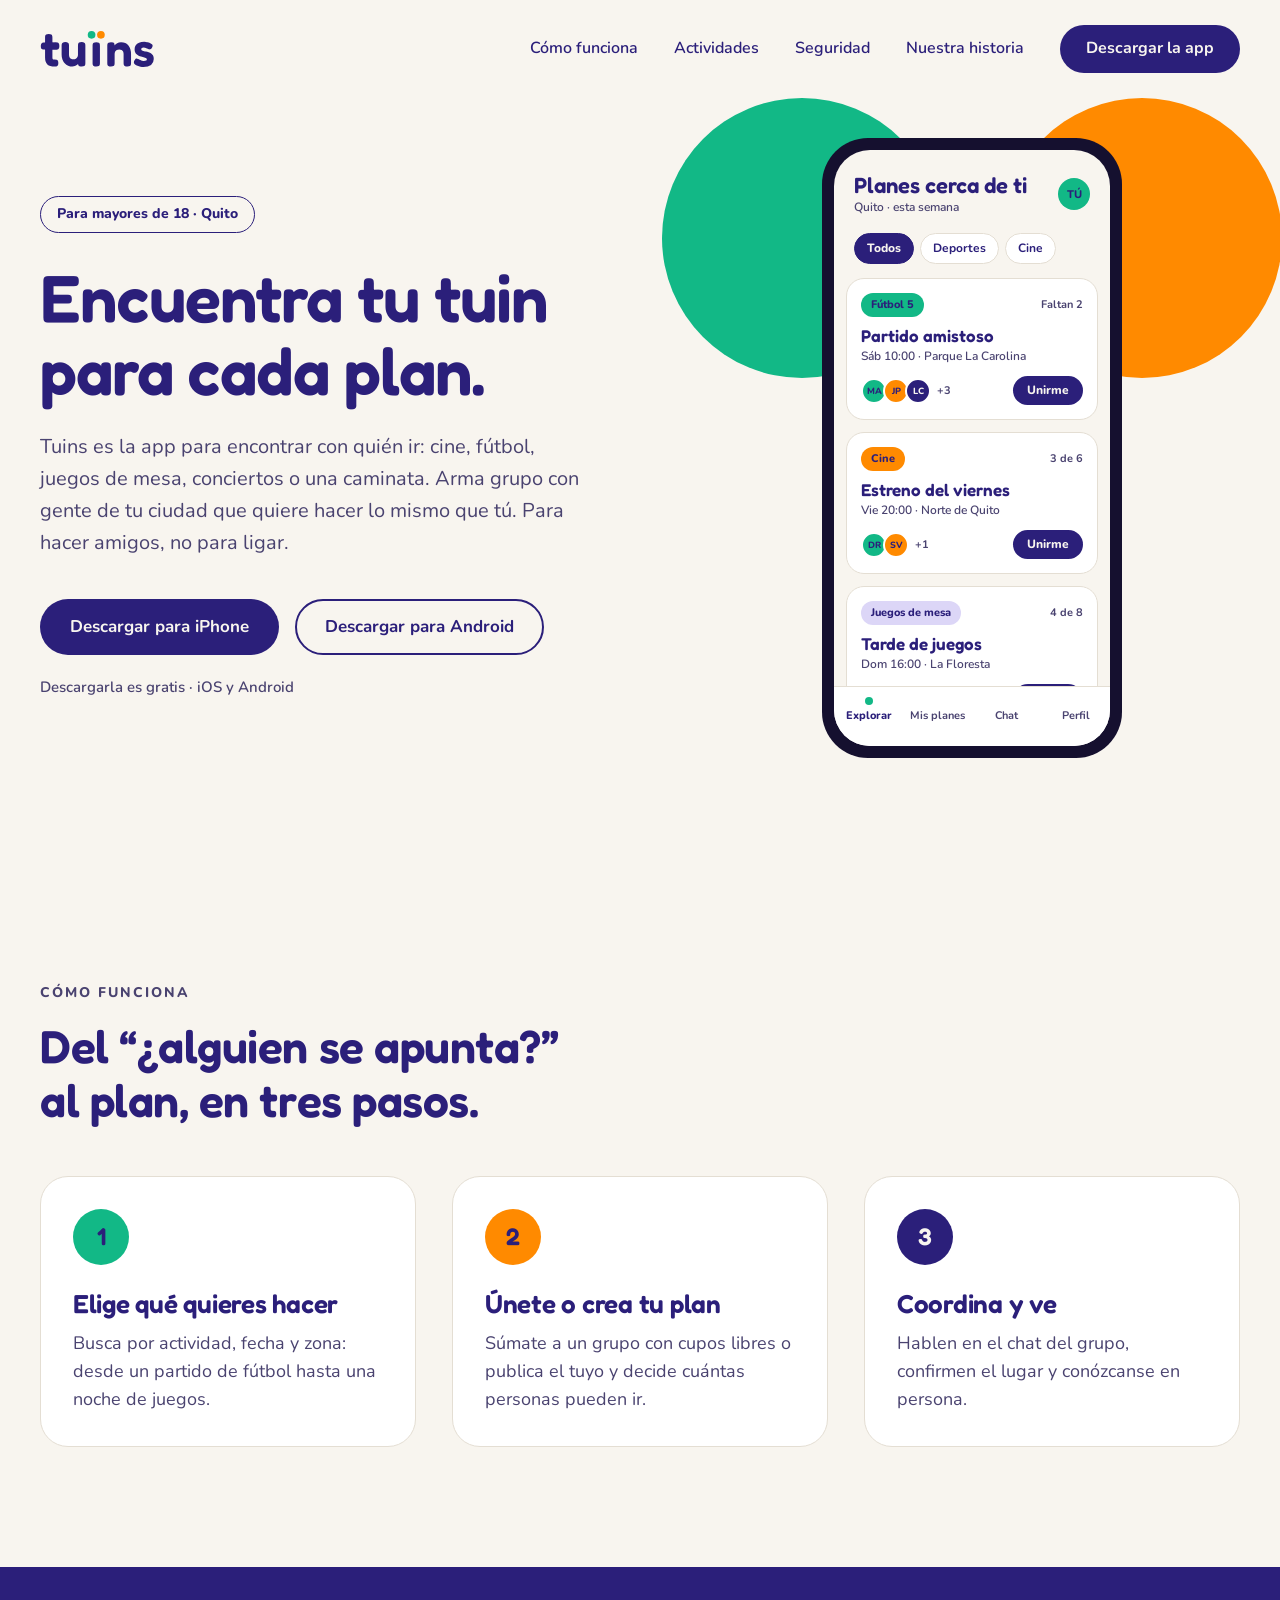
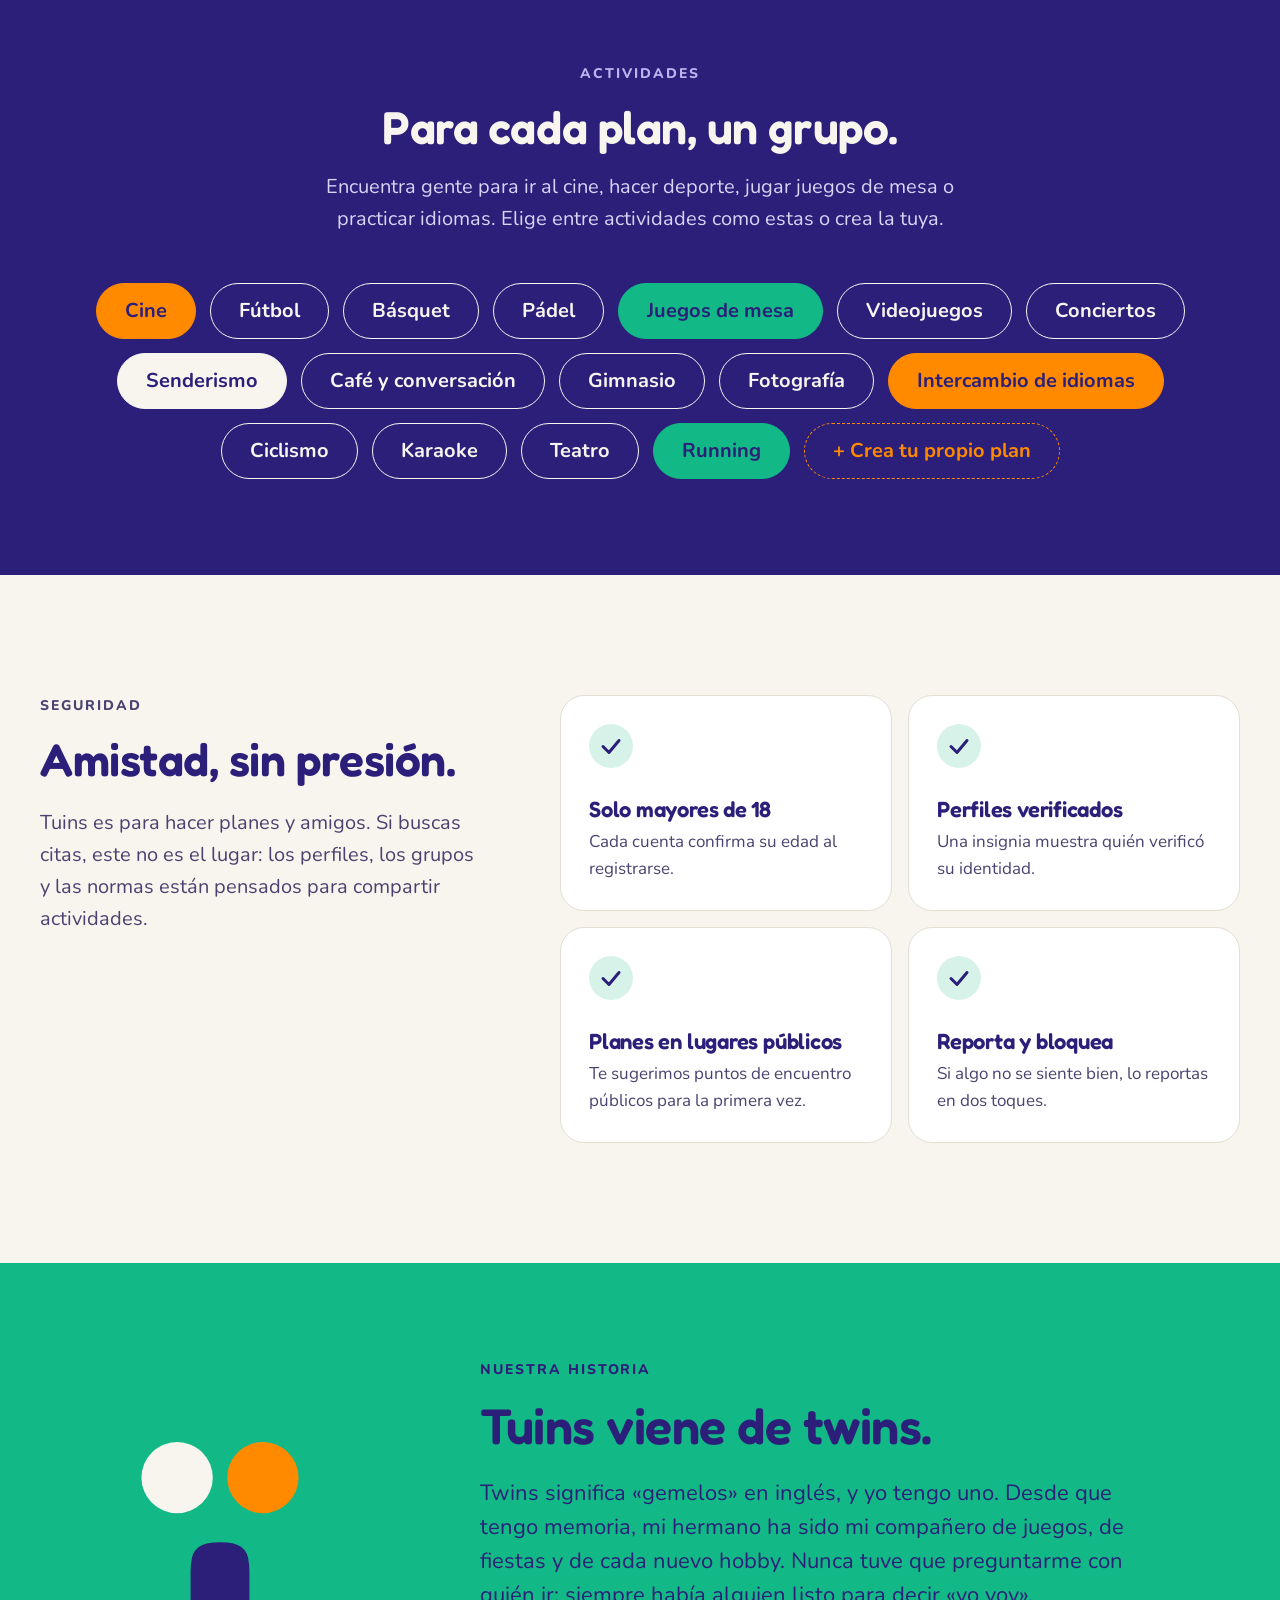
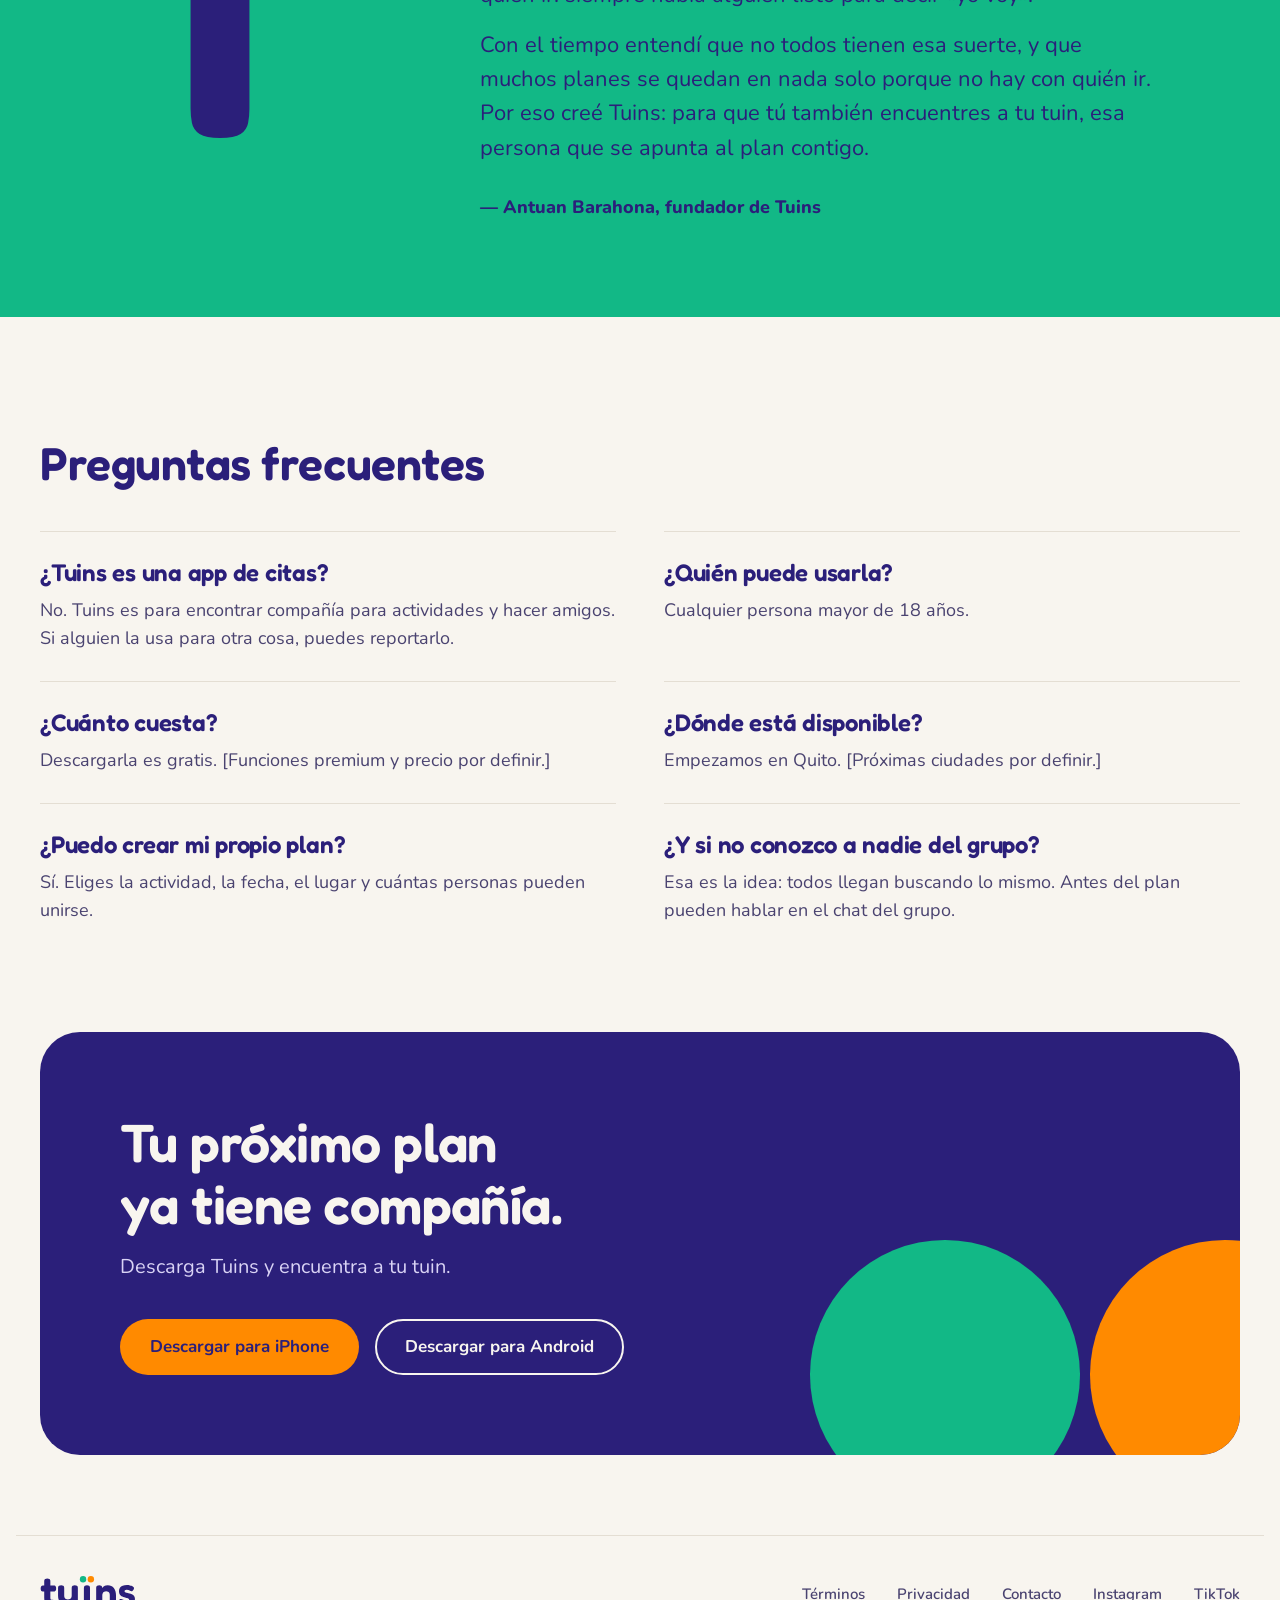
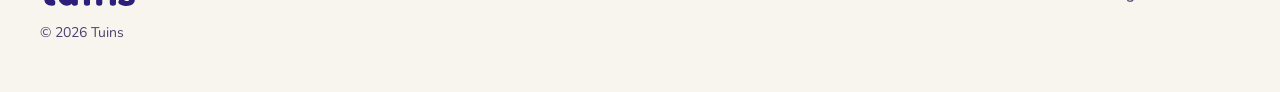
==== index.html @ 784c60ab "feat(landing): agrega landing page estática de tuins Sitio HTML + CSS sin build, con las URLs absolu" ====
<!doctype html>
<html lang="es">
<head>
  <meta charset="utf-8">
  <meta name="viewport" content="width=device-width, initial-scale=1">

  <!-- SEO básico -->
  <title>Tuins: encuentra con quién ir a tus planes en Quito</title>
  <meta name="description" content="Tuins es la app para encontrar con quién ir al cine, al fútbol o a una noche de juegos. Arma grupo con gente de Quito que quiere lo mismo que tú. Solo +18.">
  <!-- Reemplaza https://josueantuanb.github.io/tuins por tu dominio real (aquí, en robots.txt y en sitemap.xml) -->
  <link rel="canonical" href="https://josueantuanb.github.io/tuins/">
  <meta name="robots" content="index, follow, max-image-preview:large">
  <meta name="theme-color" content="#2B1F7A">

  <!-- Open Graph (Facebook, WhatsApp, LinkedIn) -->
  <meta property="og:type" content="website">
  <meta property="og:site_name" content="Tuins">
  <meta property="og:locale" content="es_EC">
  <meta property="og:title" content="Tuins: encuentra tu tuin para cada plan">
  <meta property="og:description" content="La app para encontrar con quién ir al cine, al fútbol o a una noche de juegos en Quito. Para hacer amigos, no para ligar.">
  <meta property="og:url" content="https://josueantuanb.github.io/tuins/">
  <meta property="og:image" content="https://josueantuanb.github.io/tuins/assets/og/tuins-og.jpg">
  <meta property="og:image:width" content="1200">
  <meta property="og:image:height" content="630">
  <meta property="og:image:alt" content="Logo de Tuins con el texto: Encuentra tu tuin para cada plan.">

  <!-- Tarjeta para X / Twitter -->
  <meta name="twitter:card" content="summary_large_image">
  <meta name="twitter:title" content="Tuins: encuentra tu tuin para cada plan">
  <meta name="twitter:description" content="La app para encontrar con quién ir al cine, al fútbol o a una noche de juegos en Quito.">
  <meta name="twitter:image" content="https://josueantuanb.github.io/tuins/assets/og/tuins-og.jpg">
  <meta name="twitter:image:alt" content="Logo de Tuins con el texto: Encuentra tu tuin para cada plan.">

  <!-- Íconos -->
  <link rel="icon" href="favicon.ico" sizes="48x48">
  <link rel="icon" href="assets/icons/favicon.svg" type="image/svg+xml">
  <link rel="apple-touch-icon" href="assets/icons/apple-touch-icon.png">
  <link rel="manifest" href="site.webmanifest">

  <!-- Fuentes propias (sin peticiones a terceros) y estilos -->
  <link rel="preload" href="assets/fonts/fredoka-latin.woff2" as="font" type="font/woff2" crossorigin>
  <link rel="preload" href="assets/fonts/nunito-latin.woff2" as="font" type="font/woff2" crossorigin>
  <link rel="stylesheet" href="css/styles.css">

  <!-- Datos estructurados (schema.org) -->
  <script type="application/ld+json">
  {
    "@context": "https://schema.org",
    "@graph": [
      {
        "@type": "Organization",
        "@id": "https://josueantuanb.github.io/tuins/#organizacion",
        "name": "Tuins",
        "url": "https://josueantuanb.github.io/tuins/",
        "logo": "https://josueantuanb.github.io/tuins/assets/icons/icon-512.png",
        "founder": { "@type": "Person", "name": "Antuan Barahona" }
      },
      {
        "@type": "WebSite",
        "@id": "https://josueantuanb.github.io/tuins/#sitio",
        "url": "https://josueantuanb.github.io/tuins/",
        "name": "Tuins",
        "inLanguage": "es",
        "publisher": { "@id": "https://josueantuanb.github.io/tuins/#organizacion" }
      },
      {
        "@type": "WebPage",
        "@id": "https://josueantuanb.github.io/tuins/#pagina",
        "url": "https://josueantuanb.github.io/tuins/",
        "name": "Tuins: encuentra con quién ir a tus planes en Quito",
        "description": "Tuins es la app para encontrar con quién ir al cine, al fútbol o a una noche de juegos. Arma grupo con gente de Quito que quiere lo mismo que tú. Solo +18.",
        "inLanguage": "es",
        "isPartOf": { "@id": "https://josueantuanb.github.io/tuins/#sitio" },
        "about": { "@id": "https://josueantuanb.github.io/tuins/#app" },
        "primaryImageOfPage": "https://josueantuanb.github.io/tuins/assets/og/tuins-og.jpg"
      },
      {
        "@type": "MobileApplication",
        "@id": "https://josueantuanb.github.io/tuins/#app",
        "name": "Tuins",
        "operatingSystem": "iOS, Android",
        "applicationCategory": "SocialNetworkingApplication",
        "description": "App para encontrar compañía para actividades y hacer amigos. Solo para mayores de 18 años.",
        "offers": { "@type": "Offer", "price": "0", "priceCurrency": "USD" },
        "publisher": { "@id": "https://josueantuanb.github.io/tuins/#organizacion" }
      },
      {
        "@type": "FAQPage",
        "@id": "https://josueantuanb.github.io/tuins/#preguntas",
        "mainEntity": [
          {
            "@type": "Question",
            "name": "¿Tuins es una app de citas?",
            "acceptedAnswer": { "@type": "Answer", "text": "No. Tuins es para encontrar compañía para actividades y hacer amigos. Si alguien la usa para otra cosa, puedes reportarlo." }
          },
          {
            "@type": "Question",
            "name": "¿Quién puede usarla?",
            "acceptedAnswer": { "@type": "Answer", "text": "Cualquier persona mayor de 18 años." }
          },
          {
            "@type": "Question",
            "name": "¿Puedo crear mi propio plan?",
            "acceptedAnswer": { "@type": "Answer", "text": "Sí. Eliges la actividad, la fecha, el lugar y cuántas personas pueden unirse." }
          },
          {
            "@type": "Question",
            "name": "¿Y si no conozco a nadie del grupo?",
            "acceptedAnswer": { "@type": "Answer", "text": "Esa es la idea: todos llegan buscando lo mismo. Antes del plan pueden hablar en el chat del grupo." }
          }
        ]
      }
    ]
  }
  </script>
</head>
<body>
  <a class="saltar" href="#contenido">Saltar al contenido</a>

  <header class="cabecera">
    <div class="contenedor cabecera__fila">
      <a class="cabecera__logo" href="./">
        <img src="assets/img/tuins-logo.svg" width="115" height="36" alt="Tuins, ir al inicio">
      </a>
      <nav class="cabecera__nav" aria-label="Principal">
        <ul>
          <li><a href="#como-funciona">Cómo funciona</a></li>
          <li><a href="#actividades">Actividades</a></li>
          <li><a href="#seguridad">Seguridad</a></li>
          <li><a href="#historia">Nuestra historia</a></li>
        </ul>
      </nav>
      <a class="boton boton--primario boton--chico cabecera__cta" href="#descargar">Descargar la app</a>
    </div>
  </header>

  <main id="contenido">

    <!-- HERO -->
    <section class="hero" aria-labelledby="hero-titulo">
      <div class="contenedor hero__grid">
        <div class="hero__texto">
          <p class="etiqueta">Para mayores de 18 · Quito</p>
          <h1 id="hero-titulo">Encuentra tu tuin para cada plan.</h1>
          <p class="hero__bajada">Tuins es la app para encontrar con quién ir: cine, fútbol, juegos de mesa, conciertos o una caminata. Arma grupo con gente de tu ciudad que quiere hacer lo mismo que tú. Para hacer amigos, no para ligar.</p>
          <div class="botones">
            <!-- TODO: reemplazar # por el enlace real de App Store -->
            <a class="boton boton--primario" href="#">Descargar para iPhone</a>
            <!-- TODO: reemplazar # por el enlace real de Google Play -->
            <a class="boton boton--secundario" href="#">Descargar para Android</a>
          </div>
          <p class="hero__nota">Descargarla es gratis · iOS y Android</p>
        </div>

        <div class="hero__visual">
          <div class="telefono" role="img" aria-label="Pantalla de la app Tuins con planes cercanos: un partido de fútbol 5, un estreno de cine y una tarde de juegos de mesa.">
            <div class="telefono__pantalla">
              <div class="app__cabecera">
                <div>
                  <p class="app__titulo">Planes cerca de ti</p>
                  <p class="app__sub">Quito · esta semana</p>
                </div>
                <span class="app__avatar">TÚ</span>
              </div>
              <div class="app__filtros">
                <span class="filtro filtro--activo">Todos</span>
                <span class="filtro">Deportes</span>
                <span class="filtro">Cine</span>
              </div>

              <div class="plan">
                <div class="plan__fila">
                  <span class="plan__tag plan__tag--menta">Fútbol 5</span>
                  <span class="plan__cupo">Faltan 2</span>
                </div>
                <p class="plan__titulo">Partido amistoso</p>
                <p class="plan__meta">Sáb 10:00 · Parque La Carolina</p>
                <div class="plan__fila">
                  <span class="avatares"><span class="av av--menta">MA</span><span class="av av--mandarina">JP</span><span class="av av--indigo">LC</span><span class="av__mas">+3</span></span>
                  <span class="plan__boton">Unirme</span>
                </div>
              </div>

              <div class="plan">
                <div class="plan__fila">
                  <span class="plan__tag plan__tag--mandarina">Cine</span>
                  <span class="plan__cupo">3 de 6</span>
                </div>
                <p class="plan__titulo">Estreno del viernes</p>
                <p class="plan__meta">Vie 20:00 · Norte de Quito</p>
                <div class="plan__fila">
                  <span class="avatares"><span class="av av--menta">DR</span><span class="av av--mandarina">SV</span><span class="av__mas">+1</span></span>
                  <span class="plan__boton">Unirme</span>
                </div>
              </div>

              <div class="plan">
                <div class="plan__fila">
                  <span class="plan__tag plan__tag--lavanda">Juegos de mesa</span>
                  <span class="plan__cupo">4 de 8</span>
                </div>
                <p class="plan__titulo">Tarde de juegos</p>
                <p class="plan__meta">Dom 16:00 · La Floresta</p>
                <div class="plan__fila">
                  <span class="avatares"><span class="av av--menta">AN</span><span class="av av--mandarina">GM</span><span class="av av--indigo">PT</span><span class="av__mas">+1</span></span>
                  <span class="plan__boton">Unirme</span>
                </div>
              </div>

              <div class="app__barra">
                <span class="activo">Explorar</span>
                <span>Mis planes</span>
                <span>Chat</span>
                <span>Perfil</span>
              </div>
            </div>
          </div>
        </div>
      </div>
    </section>

    <!-- CÓMO FUNCIONA -->
    <section class="seccion" id="como-funciona" aria-labelledby="como-titulo">
      <div class="contenedor">
        <p class="antetitulo">Cómo funciona</p>
        <h2 id="como-titulo">Del “¿alguien se apunta?” al plan, en tres pasos.</h2>
        <ol class="pasos">
          <li class="tarjeta paso">
            <span class="paso__num paso__num--menta" aria-hidden="true">1</span>
            <h3>Elige qué quieres hacer</h3>
            <p>Busca por actividad, fecha y zona: desde un partido de fútbol hasta una noche de juegos.</p>
          </li>
          <li class="tarjeta paso">
            <span class="paso__num paso__num--mandarina" aria-hidden="true">2</span>
            <h3>Únete o crea tu plan</h3>
            <p>Súmate a un grupo con cupos libres o publica el tuyo y decide cuántas personas pueden ir.</p>
          </li>
          <li class="tarjeta paso">
            <span class="paso__num paso__num--indigo" aria-hidden="true">3</span>
            <h3>Coordina y ve</h3>
            <p>Hablen en el chat del grupo, confirmen el lugar y conózcanse en persona.</p>
          </li>
        </ol>
      </div>
    </section>

    <!-- ACTIVIDADES -->
    <section class="banda banda--indigo" id="actividades" aria-labelledby="act-titulo">
      <div class="contenedor centrado">
        <p class="antetitulo antetitulo--claro">Actividades</p>
        <h2 id="act-titulo">Para cada plan, un grupo.</h2>
        <p class="banda__bajada">Encuentra gente para ir al cine, hacer deporte, jugar juegos de mesa o practicar idiomas. Elige entre actividades como estas o crea la tuya.</p>
        <ul class="chips">
          <li class="chip chip--mandarina">Cine</li>
          <li class="chip">Fútbol</li>
          <li class="chip">Básquet</li>
          <li class="chip">Pádel</li>
          <li class="chip chip--menta">Juegos de mesa</li>
          <li class="chip">Videojuegos</li>
          <li class="chip">Conciertos</li>
          <li class="chip chip--hueso">Senderismo</li>
          <li class="chip">Café y conversación</li>
          <li class="chip">Gimnasio</li>
          <li class="chip">Fotografía</li>
          <li class="chip chip--mandarina">Intercambio de idiomas</li>
          <li class="chip">Ciclismo</li>
          <li class="chip">Karaoke</li>
          <li class="chip">Teatro</li>
          <li class="chip chip--menta">Running</li>
          <li class="chip chip--nuevo">+ Crea tu propio plan</li>
        </ul>
      </div>
    </section>

    <!-- SEGURIDAD -->
    <section class="seccion" id="seguridad" aria-labelledby="seg-titulo">
      <div class="contenedor seguridad">
        <div class="seguridad__intro">
          <p class="antetitulo">Seguridad</p>
          <h2 id="seg-titulo">Amistad, sin presión.</h2>
          <p>Tuins es para hacer planes y amigos. Si buscas citas, este no es el lugar: los perfiles, los grupos y las normas están pensados para compartir actividades.</p>
        </div>
        <ul class="garantias">
          <li class="tarjeta garantia">
            <svg viewBox="0 0 44 44" aria-hidden="true" focusable="false"><circle cx="22" cy="22" r="22" fill="#D7F3E9"/><path d="M14 22.5l6 6 10-12" fill="none" stroke="#2B1F7A" stroke-width="3" stroke-linecap="round" stroke-linejoin="round"/></svg>
            <h3>Solo mayores de 18</h3>
            <p>Cada cuenta confirma su edad al registrarse.</p>
          </li>
          <li class="tarjeta garantia">
            <svg viewBox="0 0 44 44" aria-hidden="true" focusable="false"><circle cx="22" cy="22" r="22" fill="#D7F3E9"/><path d="M14 22.5l6 6 10-12" fill="none" stroke="#2B1F7A" stroke-width="3" stroke-linecap="round" stroke-linejoin="round"/></svg>
            <h3>Perfiles verificados</h3>
            <p>Una insignia muestra quién verificó su identidad.</p>
          </li>
          <li class="tarjeta garantia">
            <svg viewBox="0 0 44 44" aria-hidden="true" focusable="false"><circle cx="22" cy="22" r="22" fill="#D7F3E9"/><path d="M14 22.5l6 6 10-12" fill="none" stroke="#2B1F7A" stroke-width="3" stroke-linecap="round" stroke-linejoin="round"/></svg>
            <h3>Planes en lugares públicos</h3>
            <p>Te sugerimos puntos de encuentro públicos para la primera vez.</p>
          </li>
          <li class="tarjeta garantia">
            <svg viewBox="0 0 44 44" aria-hidden="true" focusable="false"><circle cx="22" cy="22" r="22" fill="#D7F3E9"/><path d="M14 22.5l6 6 10-12" fill="none" stroke="#2B1F7A" stroke-width="3" stroke-linecap="round" stroke-linejoin="round"/></svg>
            <h3>Reporta y bloquea</h3>
            <p>Si algo no se siente bien, lo reportas en dos toques.</p>
          </li>
        </ul>
      </div>
    </section>

    <!-- NUESTRA HISTORIA -->
    <section class="banda banda--menta" id="historia" aria-labelledby="hist-titulo">
      <div class="contenedor historia">
        <img class="historia__simbolo" src="assets/img/tuins-simbolo-historia.svg" width="300" height="300" alt="" loading="lazy" decoding="async">
        <div>
          <p class="antetitulo antetitulo--indigo">Nuestra historia</p>
          <h2 id="hist-titulo">Tuins viene de <span lang="en">twins</span>.</h2>
          <blockquote class="historia__cita">
            <p><span lang="en">Twins</span> significa «gemelos» en inglés, y yo tengo uno. Desde que tengo memoria, mi hermano ha sido mi compañero de juegos, de fiestas y de cada nuevo hobby. Nunca tuve que preguntarme con quién ir: siempre había alguien listo para decir «yo voy».</p>
            <p>Con el tiempo entendí que no todos tienen esa suerte, y que muchos planes se quedan en nada solo porque no hay con quién ir. Por eso creé Tuins: para que tú también encuentres a tu tuin, esa persona que se apunta al plan contigo.</p>
          </blockquote>
          <p class="historia__firma">— Antuan Barahona, fundador de Tuins</p>
        </div>
      </div>
    </section>

    <!-- PREGUNTAS FRECUENTES -->
    <section class="seccion seccion--faq" id="preguntas" aria-labelledby="faq-titulo">
      <div class="contenedor">
        <h2 id="faq-titulo">Preguntas frecuentes</h2>
        <div class="faq">
          <div class="faq__item">
            <h3>¿Tuins es una app de citas?</h3>
            <p>No. Tuins es para encontrar compañía para actividades y hacer amigos. Si alguien la usa para otra cosa, puedes reportarlo.</p>
          </div>
          <div class="faq__item">
            <h3>¿Quién puede usarla?</h3>
            <p>Cualquier persona mayor de 18 años.</p>
          </div>
          <div class="faq__item">
            <h3>¿Cuánto cuesta?</h3>
            <!-- TODO: completar el modelo de precios -->
            <p>Descargarla es gratis. [Funciones premium y precio por definir.]</p>
          </div>
          <div class="faq__item">
            <h3>¿Dónde está disponible?</h3>
            <!-- TODO: completar las próximas ciudades -->
            <p>Empezamos en Quito. [Próximas ciudades por definir.]</p>
          </div>
          <div class="faq__item">
            <h3>¿Puedo crear mi propio plan?</h3>
            <p>Sí. Eliges la actividad, la fecha, el lugar y cuántas personas pueden unirse.</p>
          </div>
          <div class="faq__item">
            <h3>¿Y si no conozco a nadie del grupo?</h3>
            <p>Esa es la idea: todos llegan buscando lo mismo. Antes del plan pueden hablar en el chat del grupo.</p>
          </div>
        </div>
      </div>
    </section>

    <!-- LLAMADO FINAL -->
    <section class="cta" id="descargar" aria-labelledby="cta-titulo">
      <div class="contenedor">
        <div class="cta__tarjeta">
          <h2 id="cta-titulo">Tu próximo plan ya tiene compañía.</h2>
          <p>Descarga Tuins y encuentra a tu tuin.</p>
          <div class="botones">
            <!-- TODO: reemplazar # por los enlaces reales de las tiendas -->
            <a class="boton boton--acento" href="#">Descargar para iPhone</a>
            <a class="boton boton--claro" href="#">Descargar para Android</a>
          </div>
        </div>
      </div>
    </section>

  </main>

  <footer class="pie">
    <div class="contenedor pie__fila">
      <div>
        <img src="assets/img/tuins-logo.svg" width="96" height="30" alt="Tuins" loading="lazy" decoding="async">
        <p class="pie__copy">© 2026 Tuins</p>
      </div>
      <nav aria-label="Pie de página">
        <!-- TODO: reemplazar # por las páginas y perfiles reales -->
        <ul>
          <li><a href="#">Términos</a></li>
          <li><a href="#">Privacidad</a></li>
          <li><a href="#">Contacto</a></li>
          <li><a href="#">Instagram</a></li>
          <li><a href="#">TikTok</a></li>
        </ul>
      </nav>
    </div>
  </footer>
</body>
</html>
---- css/styles.css ----
/* =========================================================
   Tuins — landing page
   Paleta y tipografía de la Ruta 3 (Diéresis) v2
   ========================================================= */

@font-face {
  font-family: "Fredoka";
  src: url("../assets/fonts/fredoka-latin.woff2") format("woff2");
  font-weight: 500 600;
  font-style: normal;
  font-display: swap;
}

@font-face {
  font-family: "Nunito";
  src: url("../assets/fonts/nunito-latin.woff2") format("woff2");
  font-weight: 400 800;
  font-style: normal;
  font-display: swap;
}

:root {
  --indigo: #2B1F7A;
  --indigo-hover: #3A2C99;
  --menta: #12B886;
  --mandarina: #FF8A00;
  --mandarina-hover: #FF9B26;
  --hueso: #F8F5EF;
  --blanco: #FFFFFF;
  --texto-suave: #4A4370;
  --linea: #E4DED3;
  --oscuro: #15102F;
  --lavanda: #DCD6F7;
  --lavanda-texto: #D9D3F5;
  --lavanda-suave: #BDB3F0;

  --f-titulo: "Fredoka", "Nunito", ui-rounded, system-ui, sans-serif;
  --f-texto: "Nunito", system-ui, -apple-system, "Segoe UI", Roboto, sans-serif;

  --radio-pill: 999px;
  --contenedor: 1200px;
}

/* ---------- Base ---------- */
*,
*::before,
*::after { box-sizing: border-box; }

html {
  scroll-behavior: smooth;
  -webkit-text-size-adjust: 100%;
}

@media (prefers-reduced-motion: reduce) {
  html { scroll-behavior: auto; }
  *, *::before, *::after { transition: none !important; }
}

body {
  margin: 0;
  background: var(--hueso);
  color: var(--indigo);
  font-family: var(--f-texto);
  font-size: 1.125rem;
  line-height: 1.6;
  -webkit-font-smoothing: antialiased;
}

img { display: block; max-width: 100%; height: auto; }

h1, h2, h3 {
  margin: 0;
  font-family: var(--f-titulo);
  font-weight: 600;
  line-height: 1.12;
  letter-spacing: -0.01em;
  text-wrap: balance;
}

p { margin: 0; }
a { color: inherit; }

:focus-visible {
  outline: 3px solid var(--mandarina);
  outline-offset: 3px;
  border-radius: 8px;
}

section[id] { scroll-margin-top: 24px; }

.saltar {
  position: absolute;
  left: 16px;
  top: -80px;
  z-index: 10;
  padding: 12px 18px;
  border-radius: 12px;
  background: var(--indigo);
  color: var(--hueso);
  font-weight: 700;
  text-decoration: none;
}
.saltar:focus { top: 16px; }

.contenedor {
  width: 100%;
  max-width: calc(var(--contenedor) + 48px);
  margin-inline: auto;
  padding-inline: 24px;
}

.centrado { text-align: center; }
.centrado h2 { margin-inline: auto; }

/* ---------- Botones ---------- */
.botones {
  display: flex;
  flex-wrap: wrap;
  gap: 16px;
}

.boton {
  display: inline-flex;
  align-items: center;
  justify-content: center;
  min-height: 56px;
  padding: 0 28px;
  border: 2px solid transparent;
  border-radius: var(--radio-pill);
  font-weight: 700;
  font-size: 1.0625rem;
  text-decoration: none;
  white-space: nowrap;
  transition: transform 0.15s ease, background-color 0.15s ease;
}
.boton:hover { transform: translateY(-1px); }

.boton--primario { background: var(--indigo); color: var(--hueso); }
.boton--primario:hover { background: var(--indigo-hover); }

.boton--secundario { border-color: var(--indigo); color: var(--indigo); }
.boton--secundario:hover { background: rgba(43, 31, 122, 0.06); }

.boton--acento { background: var(--mandarina); color: var(--indigo); }
.boton--acento:hover { background: var(--mandarina-hover); }

.boton--claro { border-color: var(--hueso); color: var(--hueso); }
.boton--claro:hover { background: rgba(248, 245, 239, 0.1); }

.boton--chico { min-height: 48px; padding: 0 24px; font-size: 1rem; }

/* ---------- Cabecera ---------- */
.cabecera { padding-block: 24px; }

.cabecera__fila {
  display: flex;
  align-items: center;
  gap: 36px;
}

.cabecera__logo { margin-right: auto; border-radius: 8px; }

.cabecera__nav ul {
  display: flex;
  gap: 36px;
  margin: 0;
  padding: 0;
  list-style: none;
}

.cabecera__nav a {
  display: inline-block;
  padding-block: 12px;
  font-size: 1rem;
  font-weight: 600;
  text-decoration: none;
}
.cabecera__nav a:hover {
  text-decoration: underline;
  text-decoration-thickness: 2px;
  text-underline-offset: 6px;
}

/* ---------- Hero ---------- */
.hero {
  padding-block: 40px 104px;
  overflow: hidden;
}

.hero__grid {
  display: grid;
  grid-template-columns: minmax(0, 1.15fr) minmax(0, 1fr);
  gap: 48px;
  align-items: center;
}

.etiqueta {
  display: inline-block;
  margin-bottom: 28px;
  padding: 6px 16px;
  border: 1.5px solid var(--indigo);
  border-radius: var(--radio-pill);
  font-size: 0.875rem;
  font-weight: 800;
}

.hero h1 {
  max-width: 9.5em;
  font-size: clamp(2.75rem, 5.2vw, 4.5rem);
  line-height: 1.1;
  letter-spacing: -0.015em;
}

.hero__bajada {
  max-width: 34rem;
  margin-top: 24px;
  color: var(--texto-suave);
  font-size: 1.25rem;
  line-height: 1.6;
}

.hero .botones { margin-top: 40px; }

.hero__nota {
  margin-top: 20px;
  color: var(--texto-suave);
  font-size: 0.9375rem;
  font-weight: 600;
}

/* Los dos puntos de la marca detrás del teléfono */
.hero__visual {
  position: relative;
  display: flex;
  justify-content: center;
}
.hero__visual::before,
.hero__visual::after {
  content: "";
  position: absolute;
  top: -40px;
  left: 50%;
  width: 280px;
  height: 280px;
  border-radius: 50%;
}
.hero__visual::before { background: var(--menta); transform: translateX(calc(-50% - 170px)); }
.hero__visual::after { background: var(--mandarina); transform: translateX(calc(-50% + 170px)); }

/* Mockup del teléfono */
.telefono {
  position: relative;
  z-index: 1;
  width: 300px;
  height: 620px;
  padding: 12px;
  border-radius: 46px;
  background: var(--oscuro);
}

.telefono__pantalla {
  position: relative;
  height: 100%;
  padding: 22px 12px 0;
  overflow: hidden;
  border-radius: 36px;
  background: var(--hueso);
}

.app__cabecera {
  display: flex;
  align-items: center;
  justify-content: space-between;
  padding-inline: 8px;
}

.app__titulo {
  font-family: var(--f-titulo);
  font-size: 22px;
  font-weight: 600;
  line-height: 1.2;
}

.app__sub {
  color: var(--texto-suave);
  font-size: 12px;
  font-weight: 600;
}

.app__avatar {
  display: grid;
  place-items: center;
  width: 32px;
  height: 32px;
  border-radius: 50%;
  background: var(--menta);
  font-size: 11px;
  font-weight: 800;
}

.app__filtros {
  display: flex;
  gap: 6px;
  margin: 16px 8px 14px;
}

.filtro {
  padding: 5px 12px;
  border: 1px solid var(--linea);
  border-radius: var(--radio-pill);
  background: var(--blanco);
  font-size: 12px;
  font-weight: 700;
}
.filtro--activo {
  border-color: var(--indigo);
  background: var(--indigo);
  color: var(--hueso);
  font-weight: 800;
}

.plan {
  margin-bottom: 12px;
  padding: 14px;
  border: 1px solid var(--linea);
  border-radius: 18px;
  background: var(--blanco);
}

.plan__fila {
  display: flex;
  align-items: center;
  justify-content: space-between;
}

.plan__tag {
  padding: 3px 10px;
  border-radius: var(--radio-pill);
  font-size: 11px;
  font-weight: 800;
}
.plan__tag--menta { background: var(--menta); }
.plan__tag--mandarina { background: var(--mandarina); }
.plan__tag--lavanda { background: var(--lavanda); }

.plan__cupo {
  color: var(--texto-suave);
  font-size: 11px;
  font-weight: 700;
}

.plan__titulo {
  margin-top: 8px;
  font-family: var(--f-titulo);
  font-size: 17px;
  font-weight: 600;
  line-height: 1.3;
}

.plan__meta {
  margin-bottom: 10px;
  color: var(--texto-suave);
  font-size: 12px;
  font-weight: 600;
}

.avatares { display: flex; align-items: center; }

.av {
  display: grid;
  place-items: center;
  width: 26px;
  height: 26px;
  margin-right: -4px;
  border: 2px solid var(--blanco);
  border-radius: 50%;
  font-size: 9px;
  font-weight: 800;
}
.av--menta { background: var(--menta); }
.av--mandarina { background: var(--mandarina); }
.av--indigo { background: var(--indigo); color: var(--hueso); }

.av__mas {
  margin-left: 10px;
  color: var(--texto-suave);
  font-size: 11px;
  font-weight: 700;
}

.plan__boton {
  padding: 5px 14px;
  border-radius: var(--radio-pill);
  background: var(--indigo);
  color: var(--hueso);
  font-size: 12px;
  font-weight: 800;
}

.app__barra {
  position: absolute;
  right: 0;
  bottom: 0;
  left: 0;
  display: grid;
  grid-template-columns: repeat(4, minmax(0, 1fr));
  align-items: center;
  height: 60px;
  border-top: 1px solid var(--linea);
  background: var(--blanco);
  color: var(--texto-suave);
  font-size: 11px;
  font-weight: 700;
  text-align: center;
}
.app__barra .activo {
  position: relative;
  color: var(--indigo);
  font-weight: 800;
}
.app__barra .activo::before {
  content: "";
  position: absolute;
  top: -10px;
  left: 50%;
  width: 8px;
  height: 8px;
  border-radius: 50%;
  background: var(--menta);
  transform: translateX(-50%);
}

/* ---------- Secciones ---------- */
.seccion { padding-block: 120px; }

.antetitulo {
  margin-bottom: 16px;
  color: var(--texto-suave);
  font-size: 0.875rem;
  font-weight: 800;
  letter-spacing: 0.14em;
  text-transform: uppercase;
}
.antetitulo--claro { color: var(--lavanda-suave); }
.antetitulo--indigo { color: var(--indigo); }

.seccion h2,
.banda h2 {
  max-width: 16em;
  font-size: clamp(2.125rem, 3.6vw, 3rem);
  line-height: 1.17;
}

.tarjeta {
  padding: 32px;
  border: 1px solid var(--linea);
  border-radius: 28px;
  background: var(--blanco);
}

/* Cómo funciona */
.pasos {
  display: grid;
  grid-template-columns: repeat(auto-fit, minmax(min(300px, 100%), 1fr));
  gap: 36px;
  margin: 48px 0 0;
  padding: 0;
  list-style: none;
}

.paso__num {
  display: grid;
  place-items: center;
  width: 56px;
  height: 56px;
  margin-bottom: 24px;
  border-radius: 50%;
  font-family: var(--f-titulo);
  font-size: 1.5rem;
  font-weight: 600;
}
.paso__num--menta { background: var(--menta); }
.paso__num--mandarina { background: var(--mandarina); }
.paso__num--indigo { background: var(--indigo); color: var(--hueso); }

.paso h3 { margin-bottom: 12px; font-size: 1.625rem; }
.paso p { color: var(--texto-suave); line-height: 1.55; }

/* Bandas de color */
.banda { padding-block: 96px; }
.banda--indigo { background: var(--indigo); color: var(--hueso); }
.banda--menta { background: var(--menta); color: var(--indigo); }

.banda__bajada {
  max-width: 40rem;
  margin: 16px auto 0;
  color: var(--lavanda-texto);
  font-size: 1.25rem;
}

/* Actividades */
.chips {
  display: flex;
  flex-wrap: wrap;
  justify-content: center;
  gap: 14px;
  max-width: 1100px;
  margin: 48px auto 0;
  padding: 0;
  list-style: none;
}

.chip {
  display: inline-flex;
  align-items: center;
  min-height: 56px;
  padding: 0 28px;
  border: 1.5px solid var(--hueso);
  border-radius: var(--radio-pill);
  font-size: 1.25rem;
  font-weight: 700;
}
.chip--mandarina { border-color: var(--mandarina); background: var(--mandarina); color: var(--indigo); }
.chip--menta { border-color: var(--menta); background: var(--menta); color: var(--indigo); }
.chip--hueso { background: var(--hueso); color: var(--indigo); }
.chip--nuevo { border-style: dashed; border-color: var(--mandarina); color: var(--mandarina); }

/* Seguridad */
.seguridad {
  display: grid;
  grid-template-columns: minmax(0, 440px) minmax(0, 1fr);
  gap: 80px;
  align-items: start;
}

.seguridad__intro > p:last-child {
  margin-top: 20px;
  color: var(--texto-suave);
  font-size: 1.25rem;
}

.garantias {
  display: grid;
  grid-template-columns: repeat(auto-fit, minmax(min(260px, 100%), 1fr));
  gap: 16px;
  margin: 0;
  padding: 0;
  list-style: none;
}

.garantia { padding: 28px; border-radius: 24px; }
.garantia svg { width: 44px; height: 44px; margin-bottom: 20px; }
.garantia h3 { margin-bottom: 8px; font-size: 1.375rem; }
.garantia p { color: var(--texto-suave); font-size: 1.0625rem; line-height: 1.55; }

/* Nuestra historia */
.historia {
  display: grid;
  grid-template-columns: minmax(0, 360px) minmax(0, 1fr);
  gap: 80px;
  align-items: center;
}

.historia__simbolo { width: 300px; justify-self: center; }

.historia h2 { font-size: clamp(2.25rem, 3.9vw, 3.25rem); }

.historia__cita {
  max-width: 42rem;
  margin: 20px 0 0;
  font-size: 1.375rem;
  line-height: 1.55;
}

.historia__cita p + p { margin-top: 16px; }

.historia__firma {
  margin-top: 28px;
  font-size: 1.125rem;
  font-weight: 800;
}

/* Preguntas frecuentes */
.seccion--faq { padding-bottom: 80px; }

.faq {
  display: grid;
  grid-template-columns: repeat(auto-fit, minmax(min(420px, 100%), 1fr));
  column-gap: 48px;
  margin-top: 40px;
}

.faq__item {
  padding-block: 28px;
  border-top: 1.5px solid var(--linea);
}
.faq__item h3 { margin-bottom: 10px; font-size: 1.5rem; }
.faq__item p { color: var(--texto-suave); line-height: 1.55; }

/* Llamado final */
.cta { padding-bottom: 80px; }

.cta__tarjeta {
  position: relative;
  min-height: 380px;
  padding: 80px;
  overflow: hidden;
  border-radius: 40px;
  background: var(--indigo);
  color: var(--hueso);
}
.cta__tarjeta::before,
.cta__tarjeta::after {
  content: "";
  position: absolute;
  bottom: -55px;
  width: 270px;
  height: 270px;
  border-radius: 50%;
}
.cta__tarjeta::before { right: 160px; background: var(--menta); }
.cta__tarjeta::after { right: -120px; background: var(--mandarina); }

.cta__tarjeta > * { position: relative; z-index: 1; }

.cta h2 {
  max-width: 12em;
  font-size: clamp(2.25rem, 4.2vw, 3.5rem);
  line-height: 1.14;
}

.cta__tarjeta > p {
  margin-top: 16px;
  color: var(--lavanda-texto);
  font-size: 1.25rem;
}

.cta .botones { margin-top: 36px; }

/* Pie de página */
.pie { padding-bottom: 48px; }

.pie__fila {
  display: flex;
  flex-wrap: wrap;
  align-items: flex-start;
  justify-content: space-between;
  gap: 24px;
  padding-top: 40px;
  border-top: 1.5px solid var(--linea);
}

.pie__copy {
  margin-top: 16px;
  color: var(--texto-suave);
  font-size: 0.875rem;
}

.pie nav ul {
  display: flex;
  flex-wrap: wrap;
  gap: 8px 32px;
  margin: 0;
  padding: 0;
  list-style: none;
}

.pie nav a {
  display: inline-block;
  padding-block: 6px;
  color: var(--texto-suave);
  font-size: 0.9375rem;
  font-weight: 600;
  text-decoration: none;
}
.pie nav a:hover { color: var(--indigo); text-decoration: underline; }

/* ---------- Responsive ---------- */
@media (max-width: 1080px) {
  .seguridad,
  .historia { gap: 48px; }
}

@media (max-width: 960px) {
  .cabecera__fila { flex-wrap: wrap; gap: 12px 24px; }
  .cabecera__nav {
    order: 3;
    width: 100%;
  }
  .cabecera__nav ul { flex-wrap: wrap; gap: 0 24px; }
  .cabecera__nav a { white-space: nowrap; }

  .hero { padding-top: 24px; }
  .hero__grid { grid-template-columns: minmax(0, 1fr); gap: 72px; }
  .hero__visual::before,
  .hero__visual::after { width: 240px; height: 240px; top: -36px; }
  .hero__visual::before { transform: translateX(calc(-50% - 150px)); }
  .hero__visual::after { transform: translateX(calc(-50% + 150px)); }

  .seguridad,
  .historia { grid-template-columns: minmax(0, 1fr); }
  .historia__simbolo { width: 180px; justify-self: start; }
}

@media (max-width: 640px) {
  body { font-size: 1.0625rem; }
  .seccion { padding-block: 80px; }
  .banda { padding-block: 72px; }
  .boton { width: 100%; }
  .cabecera .boton { width: auto; }
  .chip { min-height: 48px; padding: 0 20px; font-size: 1.0625rem; }
  .chips { gap: 10px; }
  .cta__tarjeta { padding: 48px 28px 210px; border-radius: 32px; }
  .cta__tarjeta::before,
  .cta__tarjeta::after { width: 200px; height: 200px; bottom: -70px; }
  .cta__tarjeta::before { right: auto; left: 12px; }
  .cta__tarjeta::after { right: -60px; }
  .historia__cita { font-size: 1.1875rem; }
}

@media (max-width: 380px) {
  .cabecera__cta { padding: 0 16px; font-size: 0.9375rem; }
  .telefono { transform: scale(0.92); transform-origin: top center; }
}
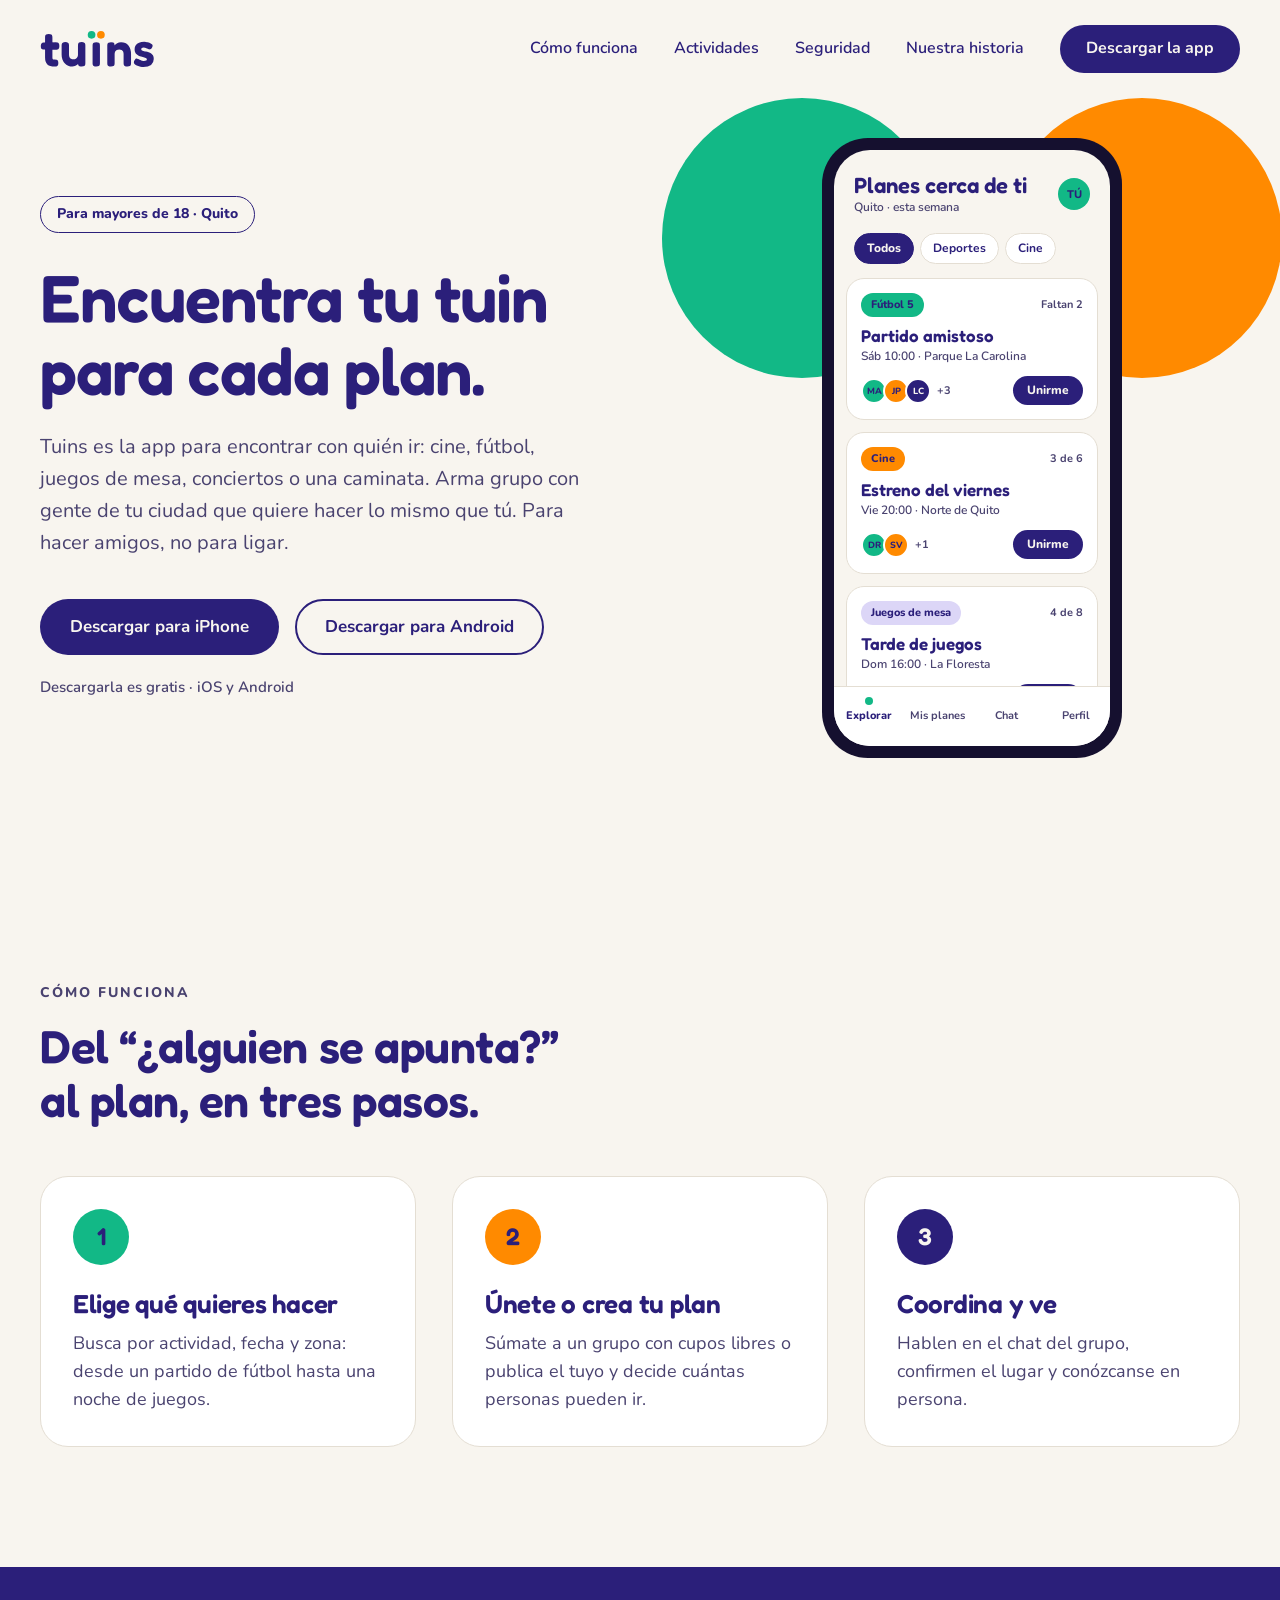
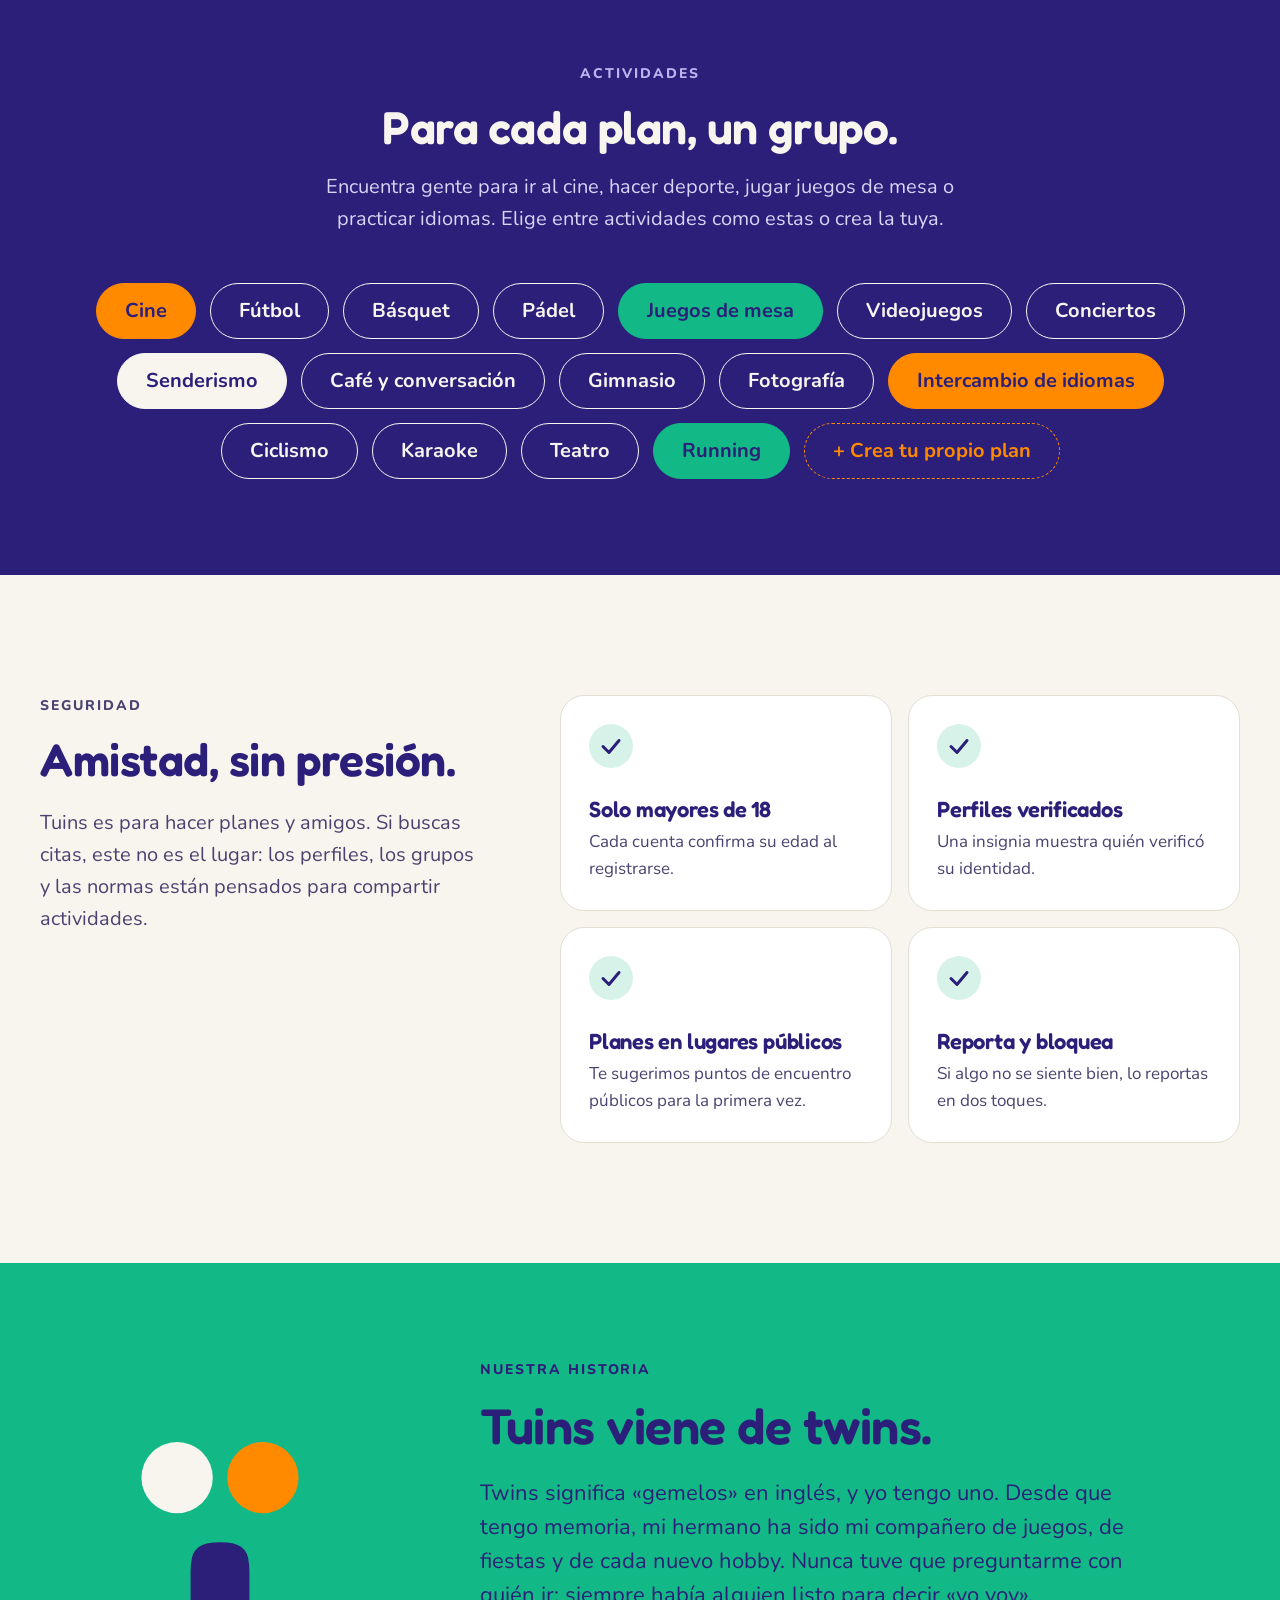
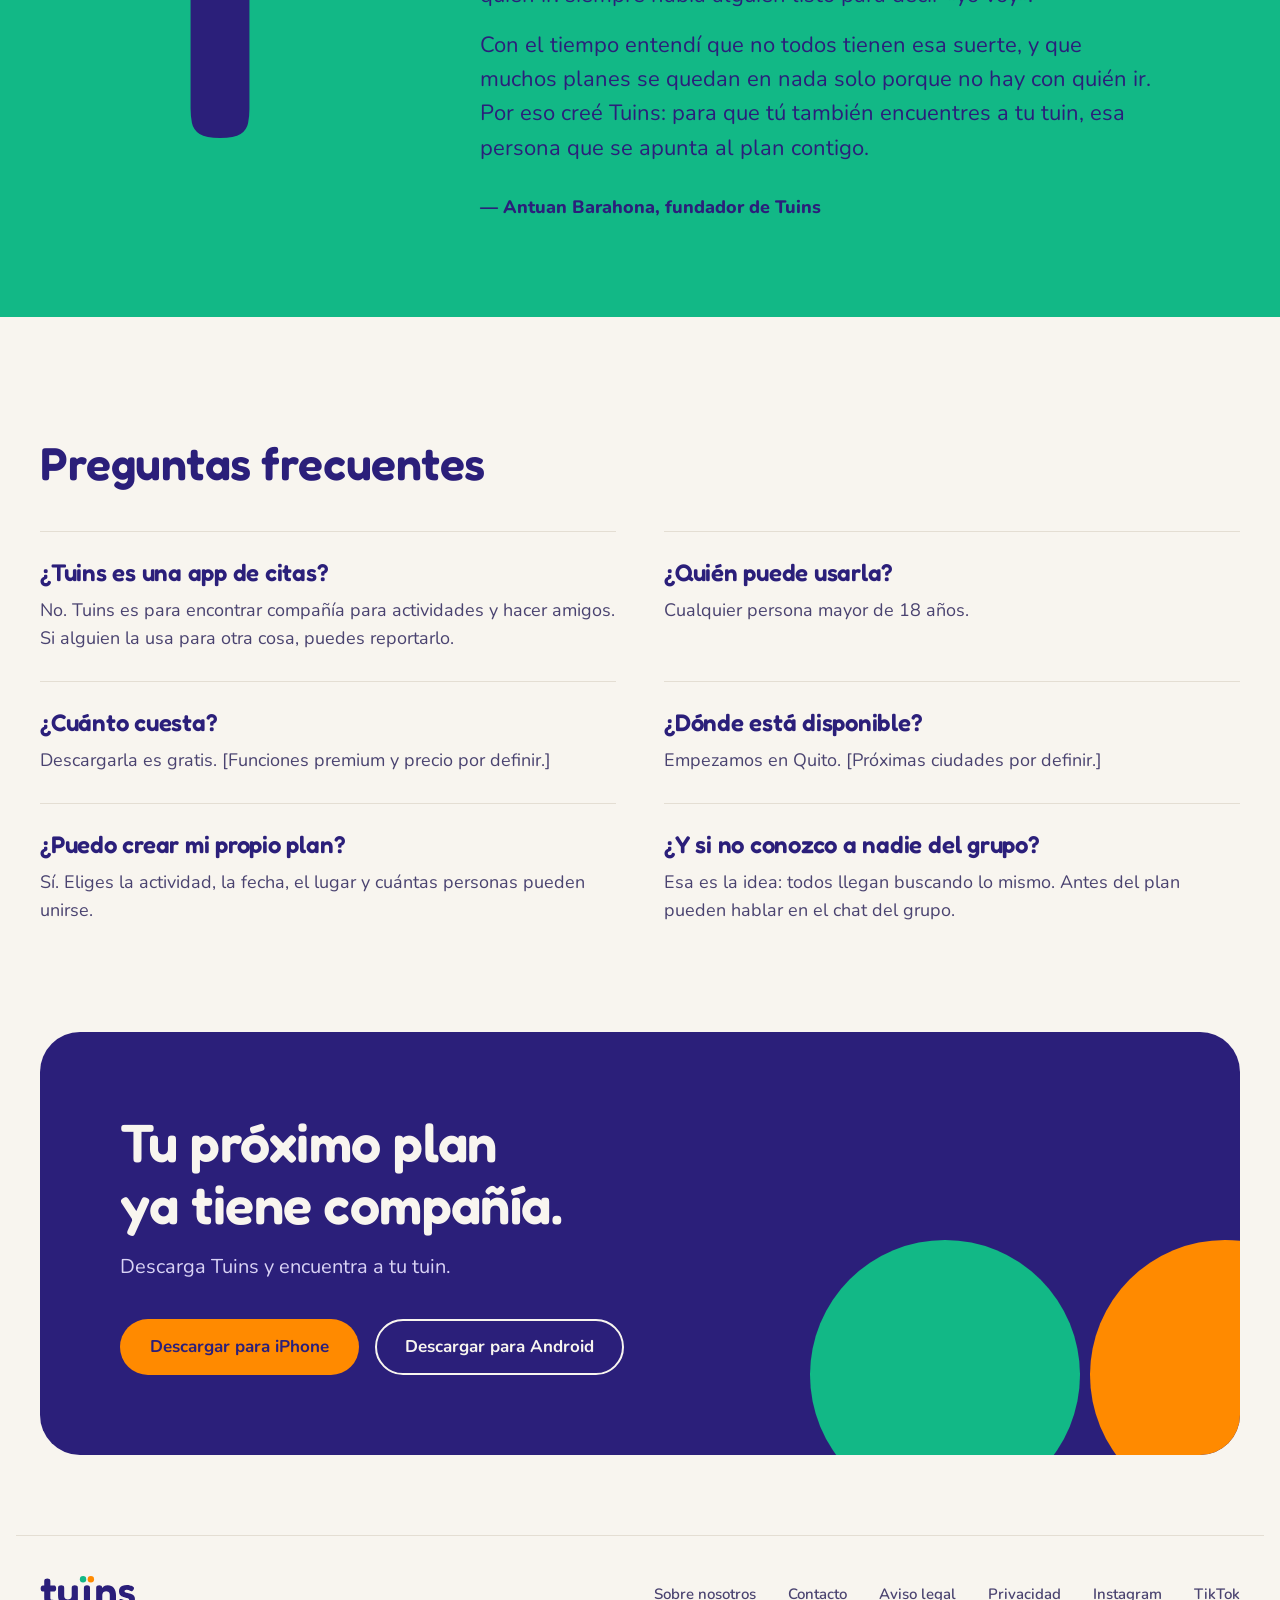
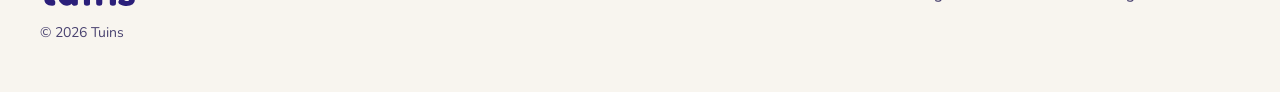
==== commit 749e3673: "feat(seo): agrega páginas de confianza, migas, sameAs y csp Corrige hallazgos de la auditoría SEO de" ====
--- a/index.html
+++ b/index.html
@@ -3,6 +3,10 @@
 <head>
   <meta charset="utf-8">
   <meta name="viewport" content="width=device-width, initial-scale=1">
+  <!-- Política de seguridad. GitHub Pages no admite cabeceras HTTP propias, por eso va en un meta.
+       Si agregas scripts, fuentes o imágenes de otro dominio, hay que permitirlos aquí (y en las demás páginas).
+       No quites connect-src 'self': sin él, Lighthouse no puede leer robots.txt y baja la nota de SEO. -->
+  <meta http-equiv="Content-Security-Policy" content="default-src 'none'; style-src 'self'; img-src 'self'; font-src 'self'; manifest-src 'self'; connect-src 'self'; base-uri 'none'; form-action 'none'">
 
   <!-- SEO básico -->
   <title>Tuins: encuentra con quién ir a tus planes en Quito</title>
@@ -53,6 +57,7 @@
         "name": "Tuins",
         "url": "https://josueantuanb.github.io/tuins/",
         "logo": "https://josueantuanb.github.io/tuins/assets/icons/icon-512.png",
+        "sameAs": ["https://github.com/josueantuanB/tuins"],
         "founder": { "@type": "Person", "name": "Antuan Barahona" }
       },
       {
@@ -72,7 +77,15 @@
         "inLanguage": "es",
         "isPartOf": { "@id": "https://josueantuanb.github.io/tuins/#sitio" },
         "about": { "@id": "https://josueantuanb.github.io/tuins/#app" },
+        "breadcrumb": { "@id": "https://josueantuanb.github.io/tuins/#migas" },
         "primaryImageOfPage": "https://josueantuanb.github.io/tuins/assets/og/tuins-og.jpg"
+      },
+      {
+        "@type": "BreadcrumbList",
+        "@id": "https://josueantuanb.github.io/tuins/#migas",
+        "itemListElement": [
+          { "@type": "ListItem", "position": 1, "name": "Inicio", "item": "https://josueantuanb.github.io/tuins/" }
+        ]
       },
       {
         "@type": "MobileApplication",
@@ -380,11 +393,12 @@
         <p class="pie__copy">© 2026 Tuins</p>
       </div>
       <nav aria-label="Pie de página">
-        <!-- TODO: reemplazar # por las páginas y perfiles reales -->
         <ul>
-          <li><a href="#">Términos</a></li>
-          <li><a href="#">Privacidad</a></li>
-          <li><a href="#">Contacto</a></li>
+          <li><a href="sobre-nosotros.html">Sobre nosotros</a></li>
+          <li><a href="contacto.html">Contacto</a></li>
+          <li><a href="aviso-legal.html">Aviso legal</a></li>
+          <li><a href="privacidad.html">Privacidad</a></li>
+          <!-- TODO: reemplazar # por los perfiles reales -->
           <li><a href="#">Instagram</a></li>
           <li><a href="#">TikTok</a></li>
         </ul>
--- a/css/styles.css
+++ b/css/styles.css
@@ -675,6 +675,29 @@
 }
 .pie nav a:hover { color: var(--indigo); text-decoration: underline; }
 
+/* ---------- Páginas de texto (sobre nosotros, contacto, legales) ---------- */
+.migas ol {
+  display: flex;
+  flex-wrap: wrap;
+  align-items: center;
+  gap: 8px;
+  margin: 0;
+  padding: 0;
+  list-style: none;
+  color: var(--texto-suave);
+  font-size: 0.9375rem;
+  font-weight: 600;
+}
+.migas li + li::before { content: "›"; margin-right: 8px; }
+.migas a { display: inline-block; padding-block: 6px; }
+
+.pagina { max-width: 46rem; padding-block: 24px 96px; }
+.pagina h1 { font-size: clamp(2.25rem, 4.2vw, 3.25rem); }
+.pagina h2 { margin-top: 48px; font-size: 1.625rem; }
+.pagina p { margin-top: 16px; color: var(--texto-suave); }
+.pagina a { color: var(--indigo); font-weight: 700; }
+.pagina__fecha { font-size: 0.9375rem; font-weight: 600; }
+
 /* ---------- Responsive ---------- */
 @media (max-width: 1080px) {
   .seguridad,
